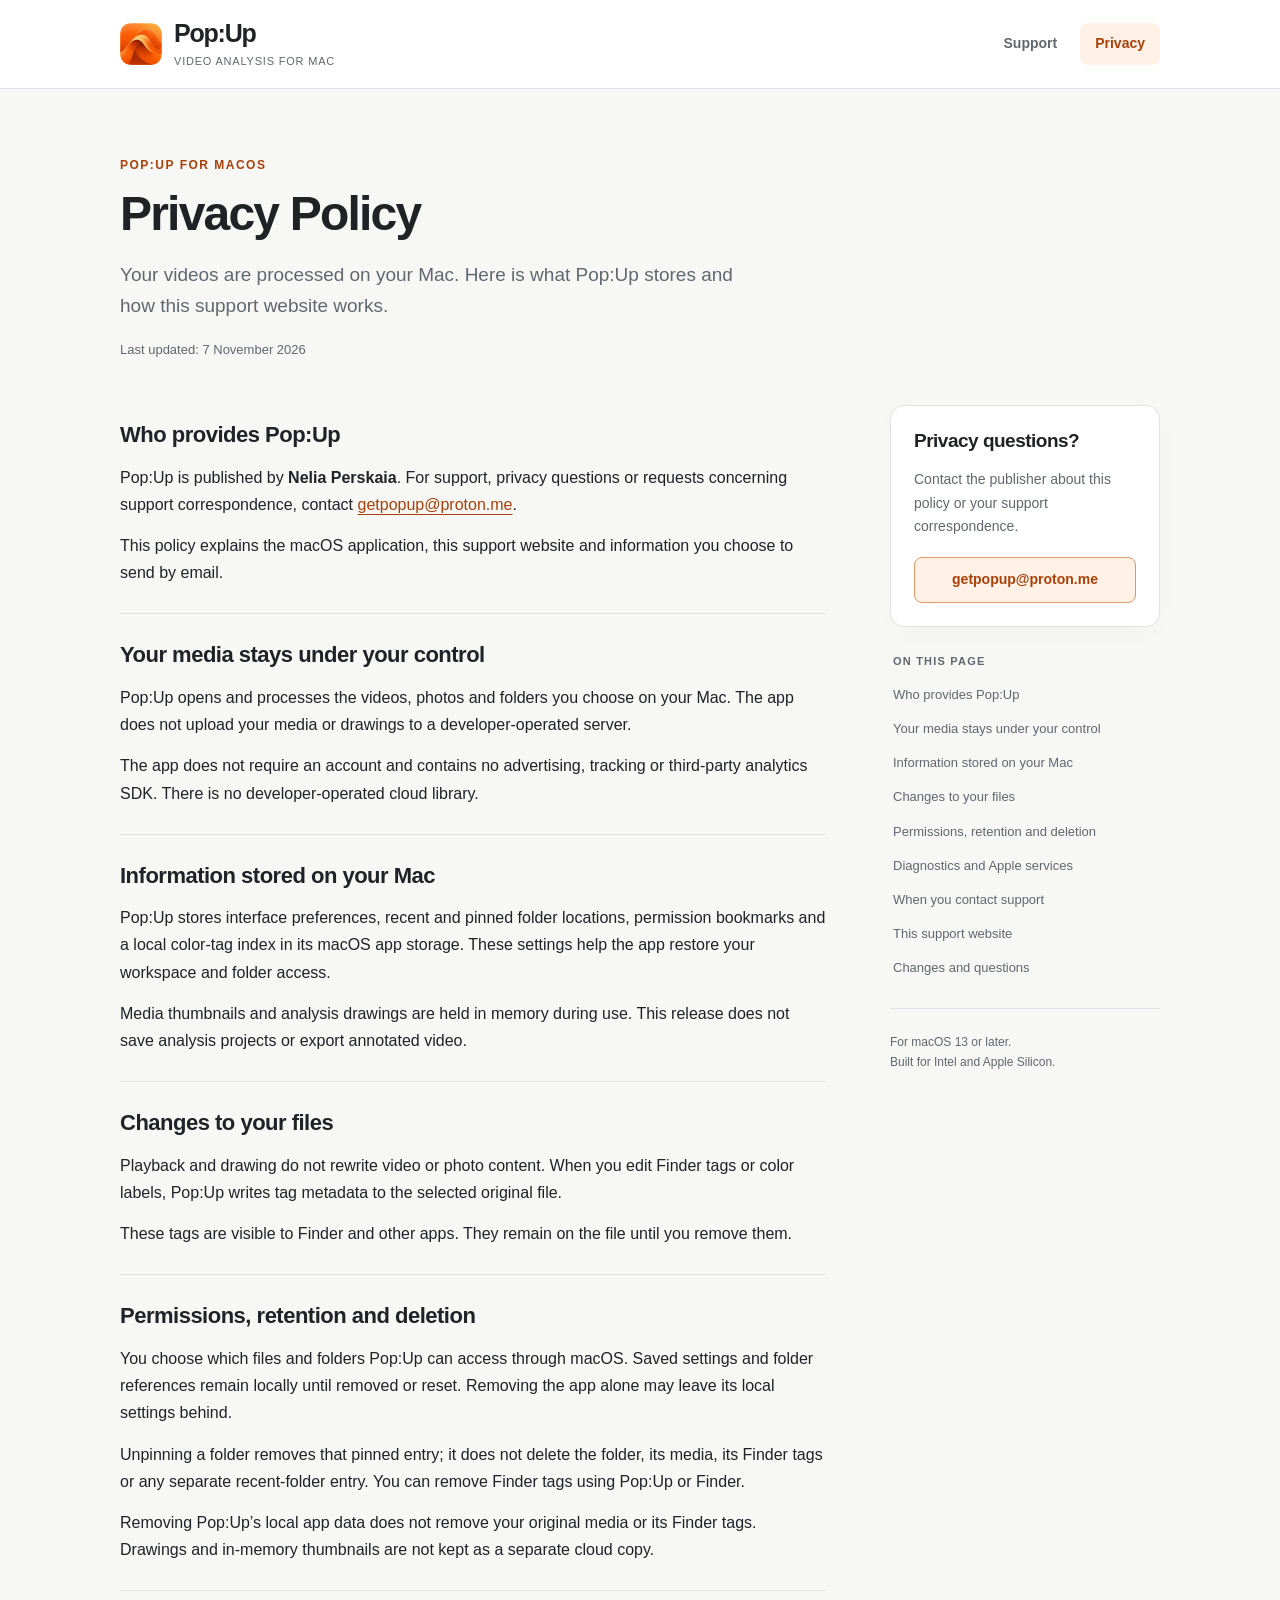
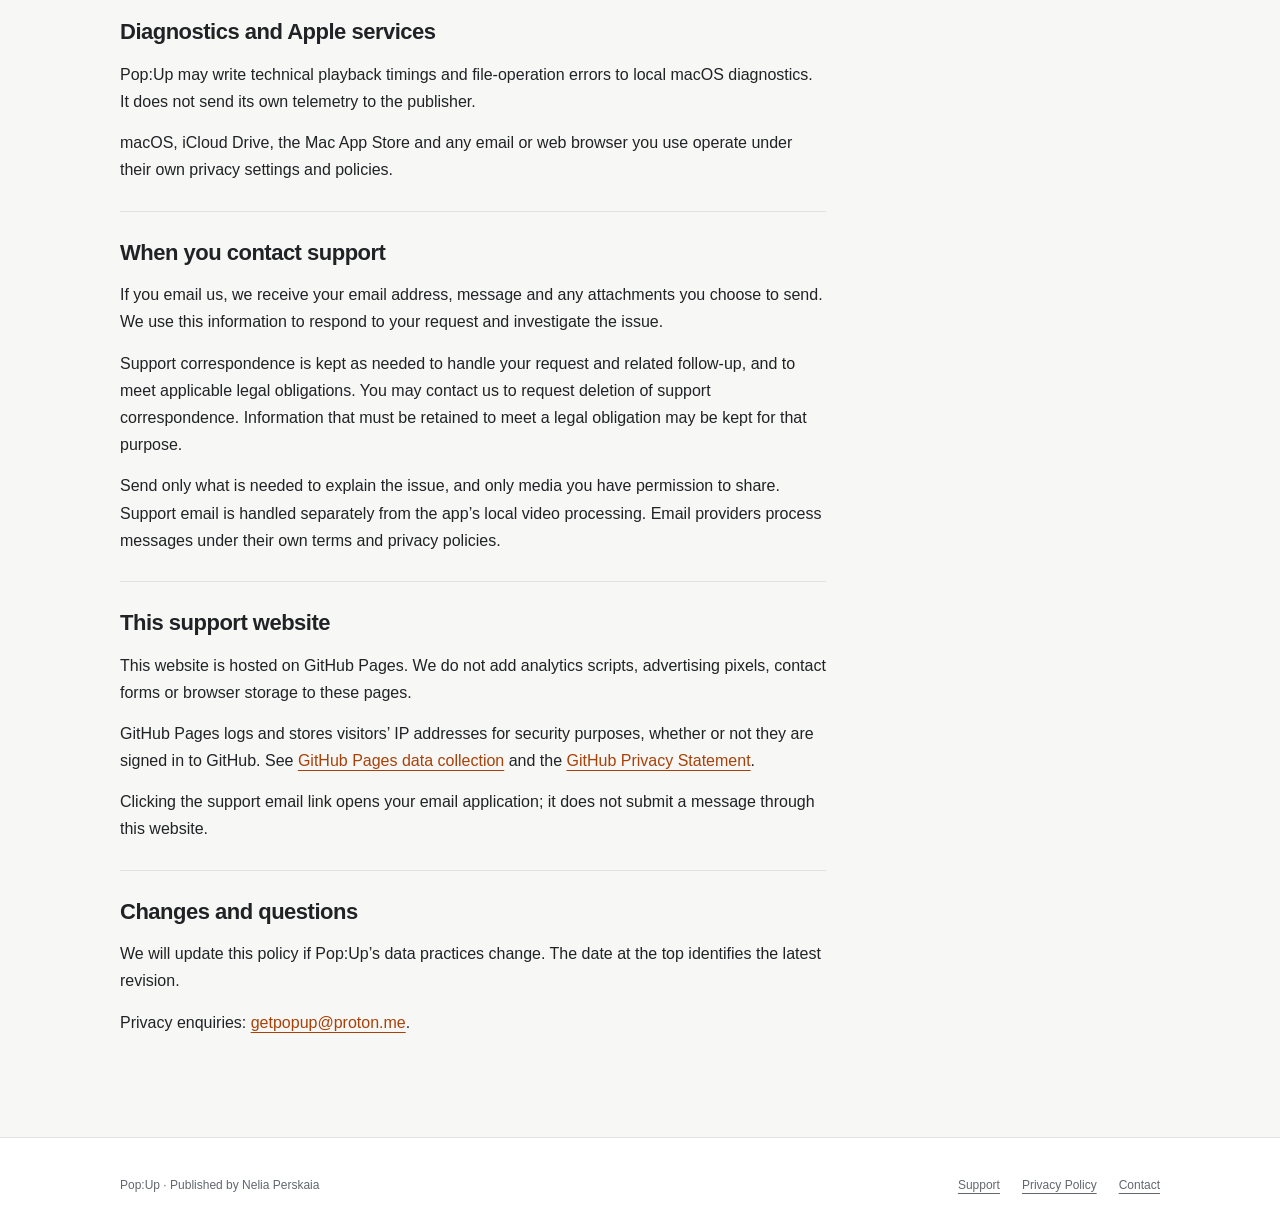
==== privacy.html @ 810bf017 "Add Pop:Up privacy policy" ====
<!doctype html>
<html lang="en">
<head>
  <meta charset="utf-8">
  <meta name="viewport" content="width=device-width, initial-scale=1">
  <title>Privacy Policy · Pop:Up</title>
  <meta name="description" content="Your videos are processed on your Mac. Here is what Pop:Up stores and how this support website works.">
  <meta name="theme-color" content="#f7f7f5">
  <link rel="canonical" href="https://popupteam.github.io/popup/privacy.html">
  <link rel="icon" type="image/png" href="[data-uri]">
  <link rel="stylesheet" href="style.css">
  <meta property="og:title" content="Privacy Policy · Pop:Up">
  <meta property="og:description" content="Your videos are processed on your Mac. Here is what Pop:Up stores and how this support website works.">
  <meta property="og:type" content="website">
  <meta property="og:url" content="https://popupteam.github.io/popup/privacy.html">

</head>
<body>
  <a class="skip" href="#main">Skip to content</a>
  <header><div class="wrap header-inner">
    <a class="brand" href="./" aria-label="Pop:Up support home"><img src="[data-uri]" alt="" width="42" height="42"><span><span class="wordmark">Pop:Up</span><span class="platform">Video analysis for Mac</span></span></a>
    <nav aria-label="Main navigation"><a href="./">Support</a><a href="privacy.html" aria-current="page">Privacy</a></nav>
  </div></header>
  <main id="main" class="wrap">
    <div class="intro"><p class="eyebrow">Pop:Up for macOS</p><h1>Privacy Policy</h1><p class="lead">Your videos are processed on your Mac. Here is what Pop:Up stores and how this support website works.</p><p class="updated">Last updated: <time datetime="2026-11-07">7 November 2026</time></p></div>
    <div class="layout">
      <article aria-label="Privacy Policy"><section id="publisher"><h2>Who provides Pop:Up</h2><p>Pop:Up is published by <strong>Nelia Perskaia</strong>. For support, privacy questions or requests concerning support correspondence, contact <a href="mailto:getpopup@proton.me?subject=Pop%3AUp%20privacy">getpopup@proton.me</a>.</p><p>This policy explains the macOS application, this support website and information you choose to send by email.</p></section>
<section id="local-processing"><h2>Your media stays under your control</h2><p>Pop:Up opens and processes the videos, photos and folders you choose on your Mac. The app does not upload your media or drawings to a developer-operated server.</p><p>The app does not require an account and contains no advertising, tracking or third-party analytics SDK. There is no developer-operated cloud library.</p></section>
<section id="local-storage"><h2>Information stored on your Mac</h2><p>Pop:Up stores interface preferences, recent and pinned folder locations, permission bookmarks and a local color-tag index in its macOS app storage. These settings help the app restore your workspace and folder access.</p><p>Media thumbnails and analysis drawings are held in memory during use. This release does not save analysis projects or export annotated video.</p></section>
<section id="file-metadata"><h2>Changes to your files</h2><p>Playback and drawing do not rewrite video or photo content. When you edit Finder tags or color labels, Pop:Up writes tag metadata to the selected original file.</p><p>These tags are visible to Finder and other apps. They remain on the file until you remove them.</p></section>
<section id="retention"><h2>Permissions, retention and deletion</h2><p>You choose which files and folders Pop:Up can access through macOS. Saved settings and folder references remain locally until removed or reset. Removing the app alone may leave its local settings behind.</p><p>Unpinning a folder removes that pinned entry; it does not delete the folder, its media, its Finder tags or any separate recent-folder entry. You can remove Finder tags using Pop:Up or Finder.</p><p>Removing Pop:Up’s local app data does not remove your original media or its Finder tags. Drawings and in-memory thumbnails are not kept as a separate cloud copy.</p></section>
<section id="diagnostics"><h2>Diagnostics and Apple services</h2><p>Pop:Up may write technical playback timings and file-operation errors to local macOS diagnostics. It does not send its own telemetry to the publisher.</p><p>macOS, iCloud Drive, the Mac App Store and any email or web browser you use operate under their own privacy settings and policies.</p></section>
<section id="support-email"><h2>When you contact support</h2><p>If you email us, we receive your email address, message and any attachments you choose to send. We use this information to respond to your request and investigate the issue.</p><p>Support correspondence is kept as needed to handle your request and related follow-up, and to meet applicable legal obligations. You may contact us to request deletion of support correspondence. Information that must be retained to meet a legal obligation may be kept for that purpose.</p><p>Send only what is needed to explain the issue, and only media you have permission to share. Support email is handled separately from the app’s local video processing. Email providers process messages under their own terms and privacy policies.</p></section>
<section id="website"><h2>This support website</h2><p>This website is hosted on GitHub Pages. We do not add analytics scripts, advertising pixels, contact forms or browser storage to these pages.</p><p>GitHub Pages logs and stores visitors’ IP addresses for security purposes, whether or not they are signed in to GitHub. See <a href="https://docs.github.com/en/pages/getting-started-with-github-pages/what-is-github-pages#data-collection">GitHub Pages data collection</a> and the <a href="https://docs.github.com/en/site-policy/privacy-policies/github-general-privacy-statement">GitHub Privacy Statement</a>.</p><p>Clicking the support email link opens your email application; it does not submit a message through this website.</p></section>
<section id="changes"><h2>Changes and questions</h2><p>We will update this policy if Pop:Up’s data practices change. The date at the top identifies the latest revision.</p><p>Privacy enquiries: <a href="mailto:getpopup@proton.me?subject=Pop%3AUp%20privacy">getpopup@proton.me</a>.</p></section></article>
      <aside class="side" aria-label="Contact and page contents">
        <div class="contact-card"><div><h2>Privacy questions?</h2><p>Contact the publisher about this policy or your support correspondence.</p></div><a class="email-button" href="mailto:getpopup@proton.me?subject=Pop%3AUp%20privacy">getpopup@proton.me</a></div>
        <div class="contents"><h2>On this page</h2><ul><li><a href="#publisher">Who provides Pop:Up</a></li><li><a href="#local-processing">Your media stays under your control</a></li><li><a href="#local-storage">Information stored on your Mac</a></li><li><a href="#file-metadata">Changes to your files</a></li><li><a href="#retention">Permissions, retention and deletion</a></li><li><a href="#diagnostics">Diagnostics and Apple services</a></li><li><a href="#support-email">When you contact support</a></li><li><a href="#website">This support website</a></li><li><a href="#changes">Changes and questions</a></li></ul></div>
        <p class="compatibility">For macOS 13 or later.<br>Built for Intel and Apple Silicon.</p>
      </aside>
    </div>
  </main>
  <footer><div class="wrap footer-inner"><p>Pop:Up · Published by Nelia Perskaia</p><div class="footer-links"><a href="./">Support</a><a href="privacy.html">Privacy Policy</a><a href="mailto:getpopup@proton.me">Contact</a></div></div></footer>
</body>
</html>
---- style.css ----
:root{color-scheme:light;--bg:#f7f7f5;--paper:#fff;--ink:#202226;--muted:#62676e;--line:#e0e2e3;--accent:#a84109;--soft:#fff1e6;--focus:#135fc1;font-family:-apple-system,BlinkMacSystemFont,"Segoe UI",sans-serif}
*{box-sizing:border-box}
html{scroll-behavior:smooth;scroll-padding-top:110px}
body{margin:0;background:var(--bg);color:var(--ink);font-size:16px;line-height:1.7;-webkit-font-smoothing:antialiased}
a{color:var(--accent);text-underline-offset:4px}
a:hover{text-decoration-thickness:2px}
a:focus-visible,summary:focus-visible{outline:3px solid var(--focus);outline-offset:5px;border-radius:3px}
.skip{position:fixed;left:20px;top:-70px;background:var(--paper);padding:10px 16px;z-index:20}
.skip:focus{top:12px}
.wrap{width:min(1040px,calc(100% - 48px));margin-inline:auto}
header{background:var(--paper);border-bottom:1px solid var(--line)}
.header-inner{min-height:88px;display:flex;align-items:center;justify-content:space-between;gap:24px}
.brand{display:flex;align-items:center;gap:12px;text-decoration:none;color:var(--ink)}
.brand img{width:42px;height:42px;border-radius:11px}
.wordmark{font-weight:750;letter-spacing:-1.2px;font-size:25px;line-height:1.1}
.platform{display:block;margin-top:5px;font-size:11px;line-height:1.2;letter-spacing:.8px;color:var(--muted);text-transform:uppercase}
nav{display:flex;align-items:center;gap:8px}
nav a{padding:9px 15px;color:var(--muted);font-size:14px;font-weight:600;text-decoration:none;border-radius:8px}
nav a:hover{background:var(--bg);color:var(--ink)}
nav a[aria-current=page]{background:var(--soft);color:var(--accent)}
.intro{padding:66px 0 34px;max-width:730px}
.eyebrow{margin:0 0 12px;color:var(--accent);font-size:12px;letter-spacing:1.5px;text-transform:uppercase;font-weight:700}
h1{font-size:clamp(34px,5vw,48px);line-height:1.12;letter-spacing:-1.8px;margin:0 0 19px;font-weight:750}
.lead{font-size:19px;line-height:1.6;color:var(--muted);margin:0;max-width:640px}
.updated{color:var(--muted);font-size:13px;margin:18px 0 0}
.layout{display:grid;grid-template-columns:minmax(0,1fr) 270px;gap:64px;align-items:start;padding:10px 0 74px}
article{min-width:0}
section{padding:27px 0;border-bottom:1px solid var(--line);scroll-margin-top:25px}
section:first-child{padding-top:16px}
section:last-child{border-bottom:0}
h2{font-size:22px;line-height:1.3;letter-spacing:-.5px;margin:0 0 14px}
h3{font-size:16px;line-height:1.5;margin:24px 0 6px}
p{margin:0 0 14px}
p:last-child{margin-bottom:0}
ul,ol{padding-left:23px;margin:12px 0 17px}
li{padding-left:3px;margin-bottom:8px}
strong{font-weight:650}
.notice{padding:15px 18px;border-left:3px solid #ef873d;background:var(--soft);border-radius:0 8px 8px 0;font-size:14px}
.side{position:sticky;top:28px}
.contact-card{padding:23px;background:var(--paper);border:1px solid var(--line);border-radius:14px;box-shadow:0 6px 24px #18213105}
.contact-card h2{font-size:19px}
.contact-card p{font-size:14px;color:var(--muted)}
.email-button{display:block;text-align:center;margin:18px 0 0;border:1px solid #de9863;border-radius:8px;padding:10px 8px;background:var(--soft);font-size:14px;font-weight:650;text-decoration:none;color:var(--accent)}
.contents{margin-top:27px;padding:0 3px}
.contents h2{font-size:11px;letter-spacing:1.2px;text-transform:uppercase;color:var(--muted);margin-bottom:10px}
.contents ul{list-style:none;padding:0;margin:0}
.contents li{padding:0;margin:0}
.contents a{display:block;padding:6px 0;font-size:13px;color:var(--muted);text-decoration:none}
.contents a:hover{color:var(--accent);text-decoration:underline}
.compatibility{font-size:12px;color:var(--muted);padding-top:23px;border-top:1px solid var(--line);margin-top:23px}
footer{border-top:1px solid var(--line);background:var(--paper)}
.footer-inner{min-height:94px;display:flex;align-items:center;justify-content:space-between;gap:20px;font-size:12px;color:var(--muted)}
.footer-inner p{margin:0}
.footer-links{display:flex;gap:22px;flex-wrap:wrap}
.footer-links a{color:var(--muted)}
@media(max-width:780px){.layout{grid-template-columns:1fr;gap:20px;padding-bottom:42px}.side{position:static;grid-row:1}.contents,.compatibility{display:none}.contact-card{display:flex;align-items:center;justify-content:space-between;gap:18px;padding:18px 20px}.contact-card h2{margin:0 0 3px;font-size:17px}.contact-card p{margin:0;max-width:330px;font-size:13px}.email-button{margin:0;min-width:185px;padding:10px 13px}.intro{padding:42px 0 28px}.layout{padding-top:0}section{padding:24px 0}}
@media(max-width:480px){.wrap{width:calc(100% - 36px)}.header-inner{min-height:79px;gap:10px}.brand{gap:9px}.brand img{width:35px;height:35px;border-radius:9px}.wordmark{font-size:23px}.platform{font-size:9px}nav{gap:0}nav a{padding:9px 10px;font-size:13px}.intro{padding-top:36px}.lead{font-size:17px}.contact-card{display:block}.email-button{margin-top:14px}.footer-inner{align-items:flex-start;flex-direction:column;justify-content:center;padding:23px 0;gap:12px}h1{letter-spacing:-1.2px}}
@media(prefers-reduced-motion:reduce){html{scroll-behavior:auto}}
@media(prefers-color-scheme:dark){:root{color-scheme:dark;--bg:#131619;--paper:#1a1e22;--ink:#edf0f2;--muted:#a7afb7;--line:#343b41;--accent:#ffb16b;--soft:#30251b;--focus:#82b8ff}.notice{border-left-color:#d77f37}.email-button{border-color:#8a5e36}}
@media print{header,.side,.skip{display:none}.wrap{width:100%;max-width:none}.layout{display:block;padding-bottom:0}.intro{padding:0 0 20px}:root{--bg:#fff;--paper:#fff;--ink:#111;--muted:#444;--line:#bbb;--accent:#111;--soft:#fff}body{font-size:11pt}h1{font-size:26pt}h2{font-size:15pt}section{break-inside:avoid}footer{margin-top:20px}.footer-inner{min-height:0;padding-top:12px}.footer-links{display:none}}
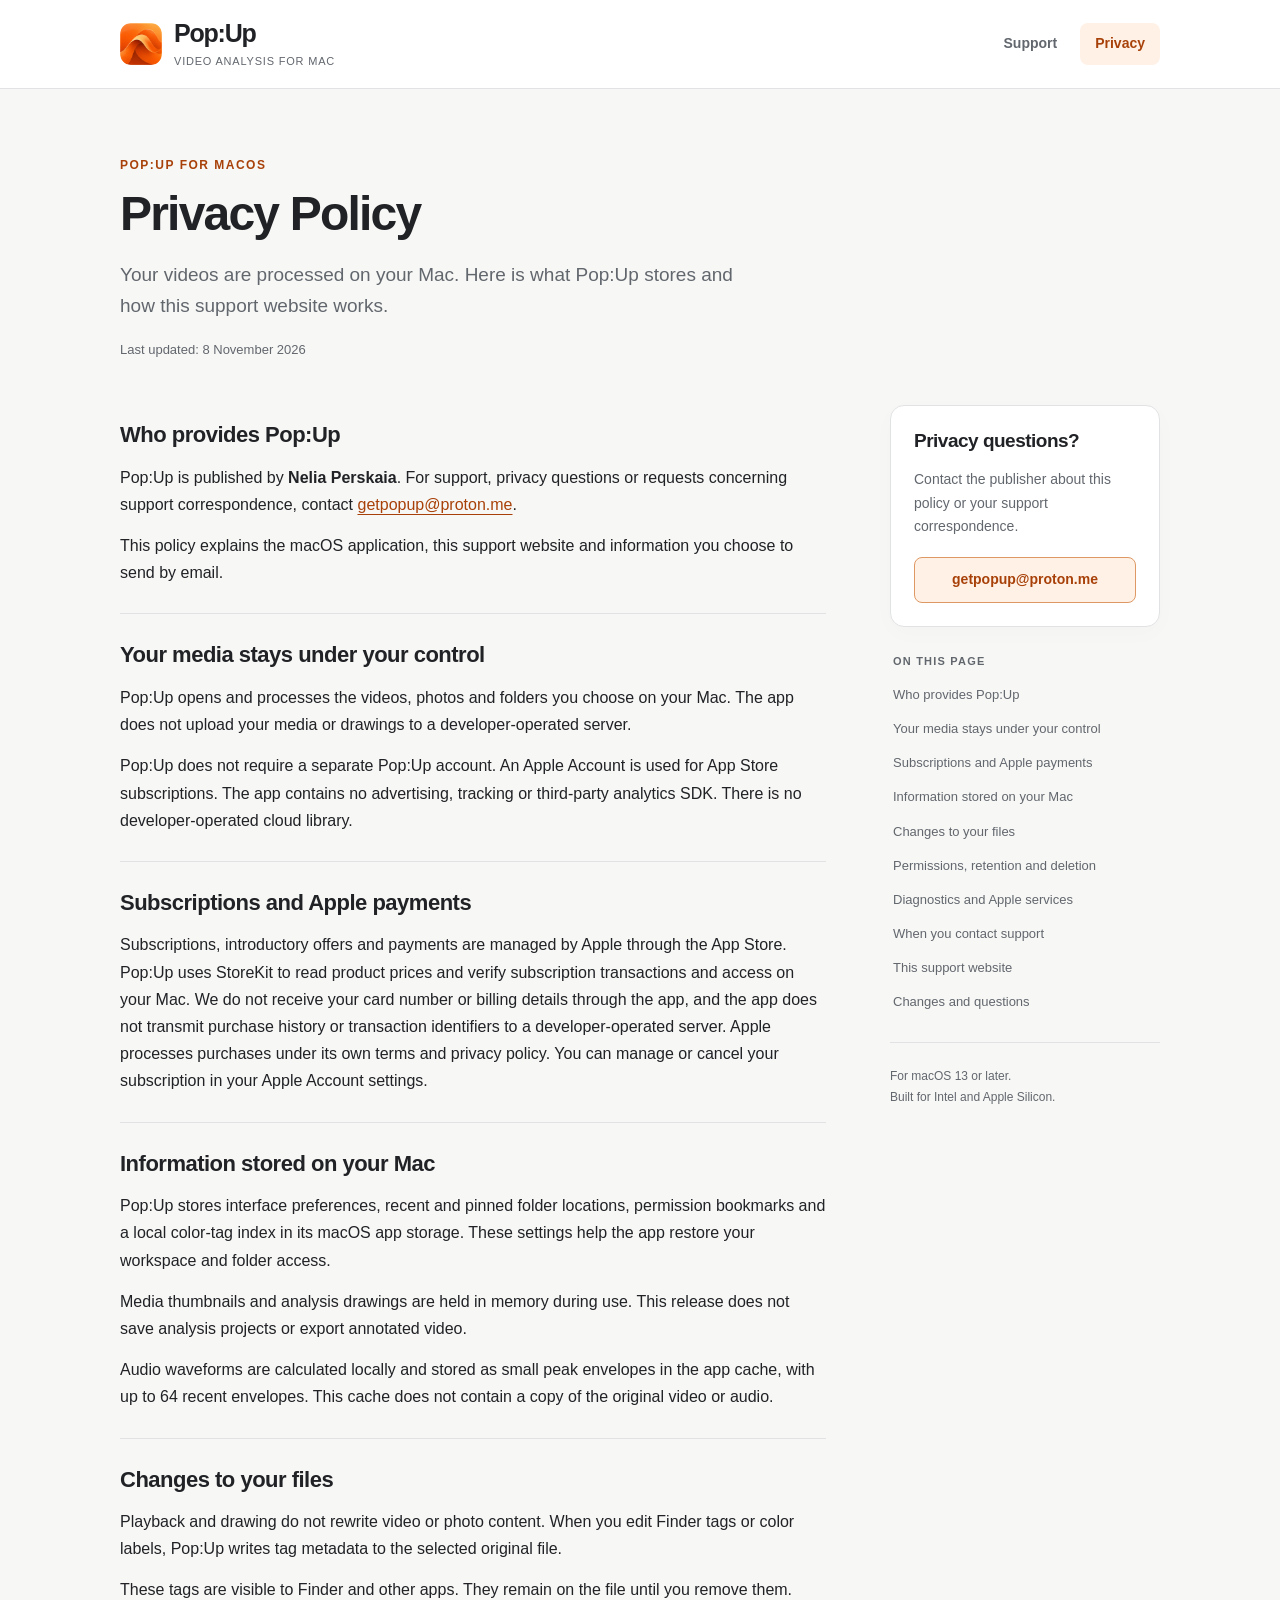
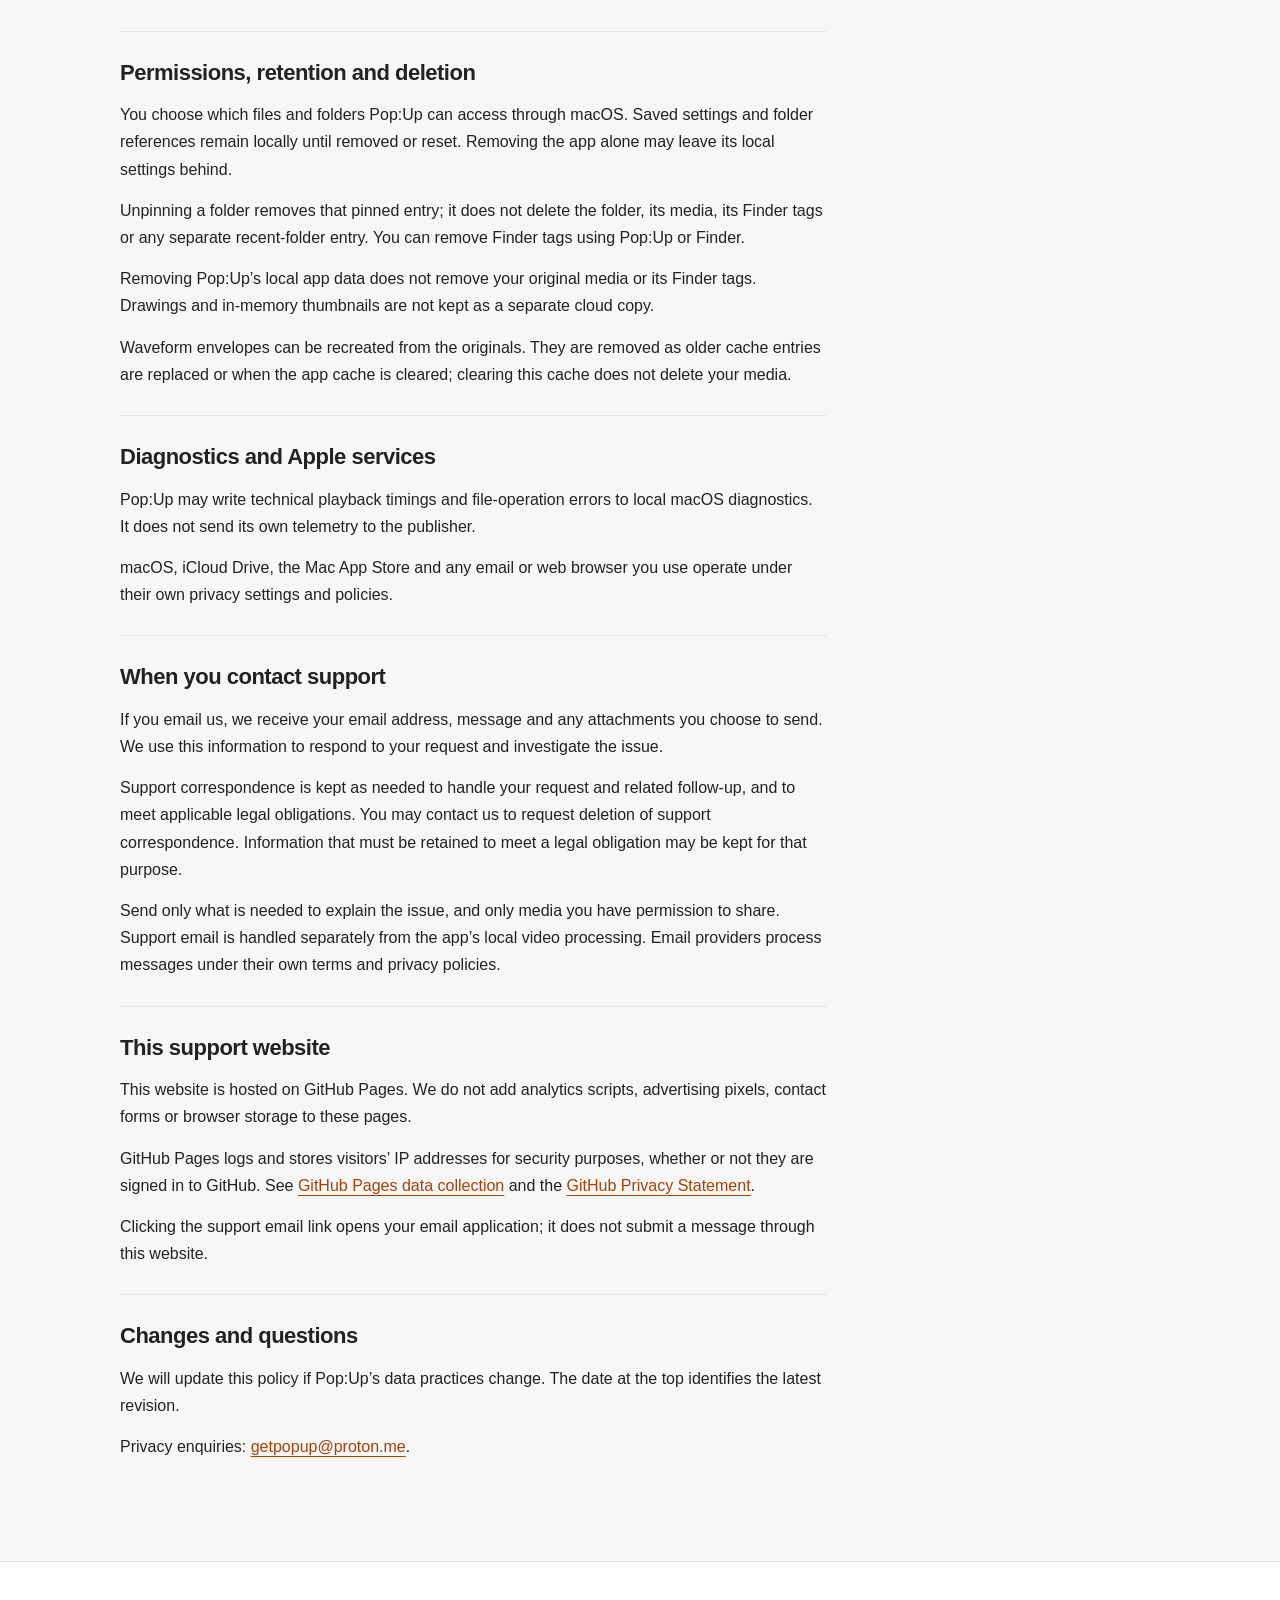
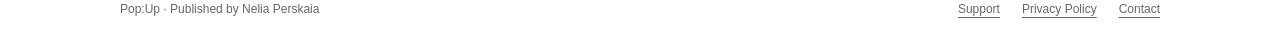
==== commit 230c3115: "Update privacy policy for subscriptions and local waveform cache" ====
--- a/privacy.html
+++ b/privacy.html
@@ -22,20 +22,22 @@
     <nav aria-label="Main navigation"><a href="./">Support</a><a href="privacy.html" aria-current="page">Privacy</a></nav>
   </div></header>
   <main id="main" class="wrap">
-    <div class="intro"><p class="eyebrow">Pop:Up for macOS</p><h1>Privacy Policy</h1><p class="lead">Your videos are processed on your Mac. Here is what Pop:Up stores and how this support website works.</p><p class="updated">Last updated: <time datetime="2026-11-07">7 November 2026</time></p></div>
+    <div class="intro"><p class="eyebrow">Pop:Up for macOS</p><h1>Privacy Policy</h1><p class="lead">Your videos are processed on your Mac. Here is what Pop:Up stores and how this support website works.</p><p class="updated">Last updated: <time datetime="2026-11-08">8 November 2026</time></p></div>
     <div class="layout">
       <article aria-label="Privacy Policy"><section id="publisher"><h2>Who provides Pop:Up</h2><p>Pop:Up is published by <strong>Nelia Perskaia</strong>. For support, privacy questions or requests concerning support correspondence, contact <a href="mailto:getpopup@proton.me?subject=Pop%3AUp%20privacy">getpopup@proton.me</a>.</p><p>This policy explains the macOS application, this support website and information you choose to send by email.</p></section>
-<section id="local-processing"><h2>Your media stays under your control</h2><p>Pop:Up opens and processes the videos, photos and folders you choose on your Mac. The app does not upload your media or drawings to a developer-operated server.</p><p>The app does not require an account and contains no advertising, tracking or third-party analytics SDK. There is no developer-operated cloud library.</p></section>
-<section id="local-storage"><h2>Information stored on your Mac</h2><p>Pop:Up stores interface preferences, recent and pinned folder locations, permission bookmarks and a local color-tag index in its macOS app storage. These settings help the app restore your workspace and folder access.</p><p>Media thumbnails and analysis drawings are held in memory during use. This release does not save analysis projects or export annotated video.</p></section>
+<section id="local-processing"><h2>Your media stays under your control</h2><p>Pop:Up opens and processes the videos, photos and folders you choose on your Mac. The app does not upload your media or drawings to a developer-operated server.</p><p>Pop:Up does not require a separate Pop:Up account. An Apple Account is used for App Store subscriptions. The app contains no advertising, tracking or third-party analytics SDK. There is no developer-operated cloud library.</p></section>
+<section id="subscriptions"><h2>Subscriptions and Apple payments</h2><p>Subscriptions, introductory offers and payments are managed by Apple through the App Store. Pop:Up uses StoreKit to read product prices and verify subscription transactions and access on your Mac. We do not receive your card number or billing details through the app, and the app does not transmit purchase history or transaction identifiers to a developer-operated server. Apple processes purchases under its own terms and privacy policy. You can manage or cancel your subscription in your Apple Account settings.</p></section>
+<section id="local-storage"><h2>Information stored on your Mac</h2><p>Pop:Up stores interface preferences, recent and pinned folder locations, permission bookmarks and a local color-tag index in its macOS app storage. These settings help the app restore your workspace and folder access.</p><p>Media thumbnails and analysis drawings are held in memory during use. This release does not save analysis projects or export annotated video.</p><p>Audio waveforms are calculated locally and stored as small peak envelopes in the app cache, with up to 64 recent envelopes. This cache does not contain a copy of the original video or audio.</p></section>
 <section id="file-metadata"><h2>Changes to your files</h2><p>Playback and drawing do not rewrite video or photo content. When you edit Finder tags or color labels, Pop:Up writes tag metadata to the selected original file.</p><p>These tags are visible to Finder and other apps. They remain on the file until you remove them.</p></section>
-<section id="retention"><h2>Permissions, retention and deletion</h2><p>You choose which files and folders Pop:Up can access through macOS. Saved settings and folder references remain locally until removed or reset. Removing the app alone may leave its local settings behind.</p><p>Unpinning a folder removes that pinned entry; it does not delete the folder, its media, its Finder tags or any separate recent-folder entry. You can remove Finder tags using Pop:Up or Finder.</p><p>Removing Pop:Up’s local app data does not remove your original media or its Finder tags. Drawings and in-memory thumbnails are not kept as a separate cloud copy.</p></section>
+<section id="retention"><h2>Permissions, retention and deletion</h2><p>You choose which files and folders Pop:Up can access through macOS. Saved settings and folder references remain locally until removed or reset. Removing the app alone may leave its local settings behind.</p><p>Unpinning a folder removes that pinned entry; it does not delete the folder, its media, its Finder tags or any separate recent-folder entry. You can remove Finder tags using Pop:Up or Finder.</p><p>Removing Pop:Up’s local app data does not remove your original media or its Finder tags. Drawings and in-memory thumbnails are not kept as a separate cloud copy.</p><p>Waveform envelopes can be recreated from the originals. They are removed as older cache entries are replaced or when the app cache is cleared; clearing this cache does not delete your media.</p></section>
 <section id="diagnostics"><h2>Diagnostics and Apple services</h2><p>Pop:Up may write technical playback timings and file-operation errors to local macOS diagnostics. It does not send its own telemetry to the publisher.</p><p>macOS, iCloud Drive, the Mac App Store and any email or web browser you use operate under their own privacy settings and policies.</p></section>
 <section id="support-email"><h2>When you contact support</h2><p>If you email us, we receive your email address, message and any attachments you choose to send. We use this information to respond to your request and investigate the issue.</p><p>Support correspondence is kept as needed to handle your request and related follow-up, and to meet applicable legal obligations. You may contact us to request deletion of support correspondence. Information that must be retained to meet a legal obligation may be kept for that purpose.</p><p>Send only what is needed to explain the issue, and only media you have permission to share. Support email is handled separately from the app’s local video processing. Email providers process messages under their own terms and privacy policies.</p></section>
 <section id="website"><h2>This support website</h2><p>This website is hosted on GitHub Pages. We do not add analytics scripts, advertising pixels, contact forms or browser storage to these pages.</p><p>GitHub Pages logs and stores visitors’ IP addresses for security purposes, whether or not they are signed in to GitHub. See <a href="https://docs.github.com/en/pages/getting-started-with-github-pages/what-is-github-pages#data-collection">GitHub Pages data collection</a> and the <a href="https://docs.github.com/en/site-policy/privacy-policies/github-general-privacy-statement">GitHub Privacy Statement</a>.</p><p>Clicking the support email link opens your email application; it does not submit a message through this website.</p></section>
 <section id="changes"><h2>Changes and questions</h2><p>We will update this policy if Pop:Up’s data practices change. The date at the top identifies the latest revision.</p><p>Privacy enquiries: <a href="mailto:getpopup@proton.me?subject=Pop%3AUp%20privacy">getpopup@proton.me</a>.</p></section></article>
       <aside class="side" aria-label="Contact and page contents">
         <div class="contact-card"><div><h2>Privacy questions?</h2><p>Contact the publisher about this policy or your support correspondence.</p></div><a class="email-button" href="mailto:getpopup@proton.me?subject=Pop%3AUp%20privacy">getpopup@proton.me</a></div>
-        <div class="contents"><h2>On this page</h2><ul><li><a href="#publisher">Who provides Pop:Up</a></li><li><a href="#local-processing">Your media stays under your control</a></li><li><a href="#local-storage">Information stored on your Mac</a></li><li><a href="#file-metadata">Changes to your files</a></li><li><a href="#retention">Permissions, retention and deletion</a></li><li><a href="#diagnostics">Diagnostics and Apple services</a></li><li><a href="#support-email">When you contact support</a></li><li><a href="#website">This support website</a></li><li><a href="#changes">Changes and questions</a></li></ul></div>
+        <div class="contents"><h2>On this page</h2><ul><li><a href="#publisher">Who provides Pop:Up</a></li><li><a href="#local-processing">Your media stays under your control</a></li><li><a href="#subscriptions">Subscriptions and Apple payments</a></li>
+<li><a href="#local-storage">Information stored on your Mac</a></li><li><a href="#file-metadata">Changes to your files</a></li><li><a href="#retention">Permissions, retention and deletion</a></li><li><a href="#diagnostics">Diagnostics and Apple services</a></li><li><a href="#support-email">When you contact support</a></li><li><a href="#website">This support website</a></li><li><a href="#changes">Changes and questions</a></li></ul></div>
         <p class="compatibility">For macOS 13 or later.<br>Built for Intel and Apple Silicon.</p>
       </aside>
     </div>
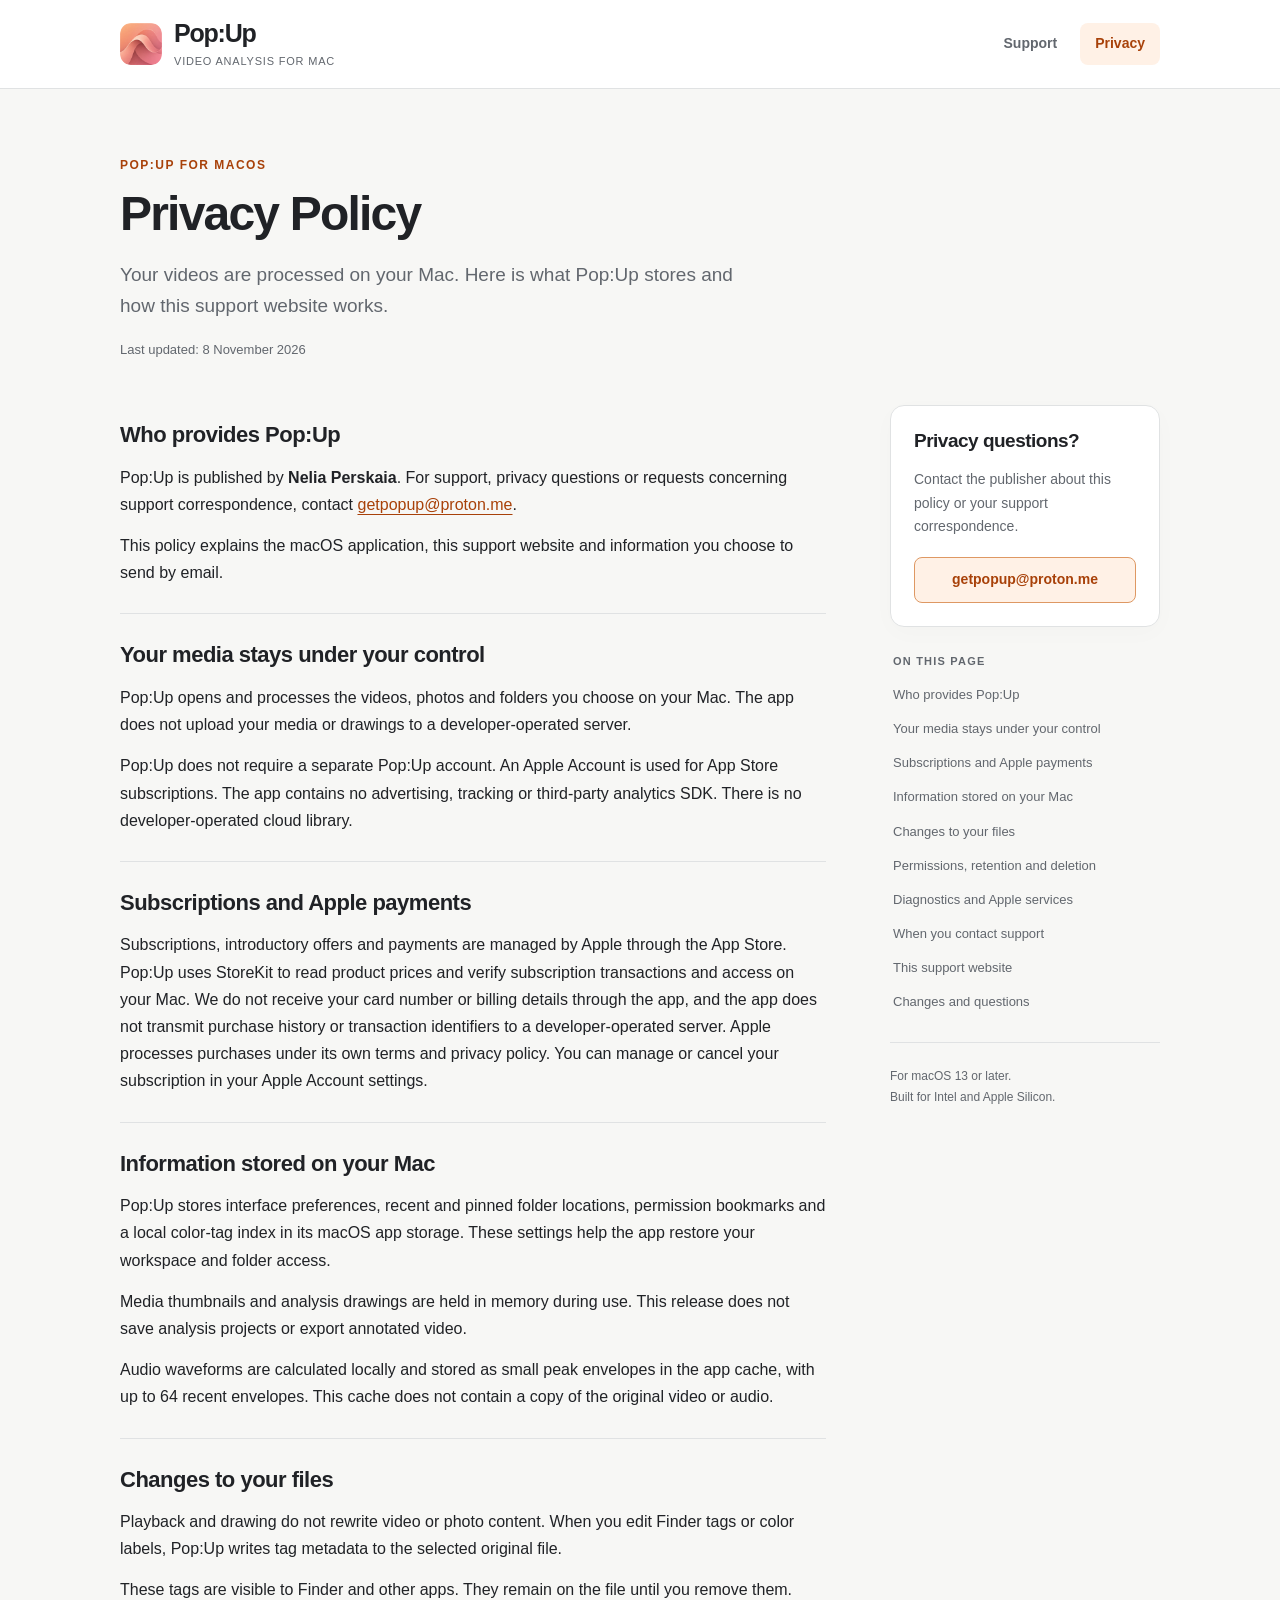
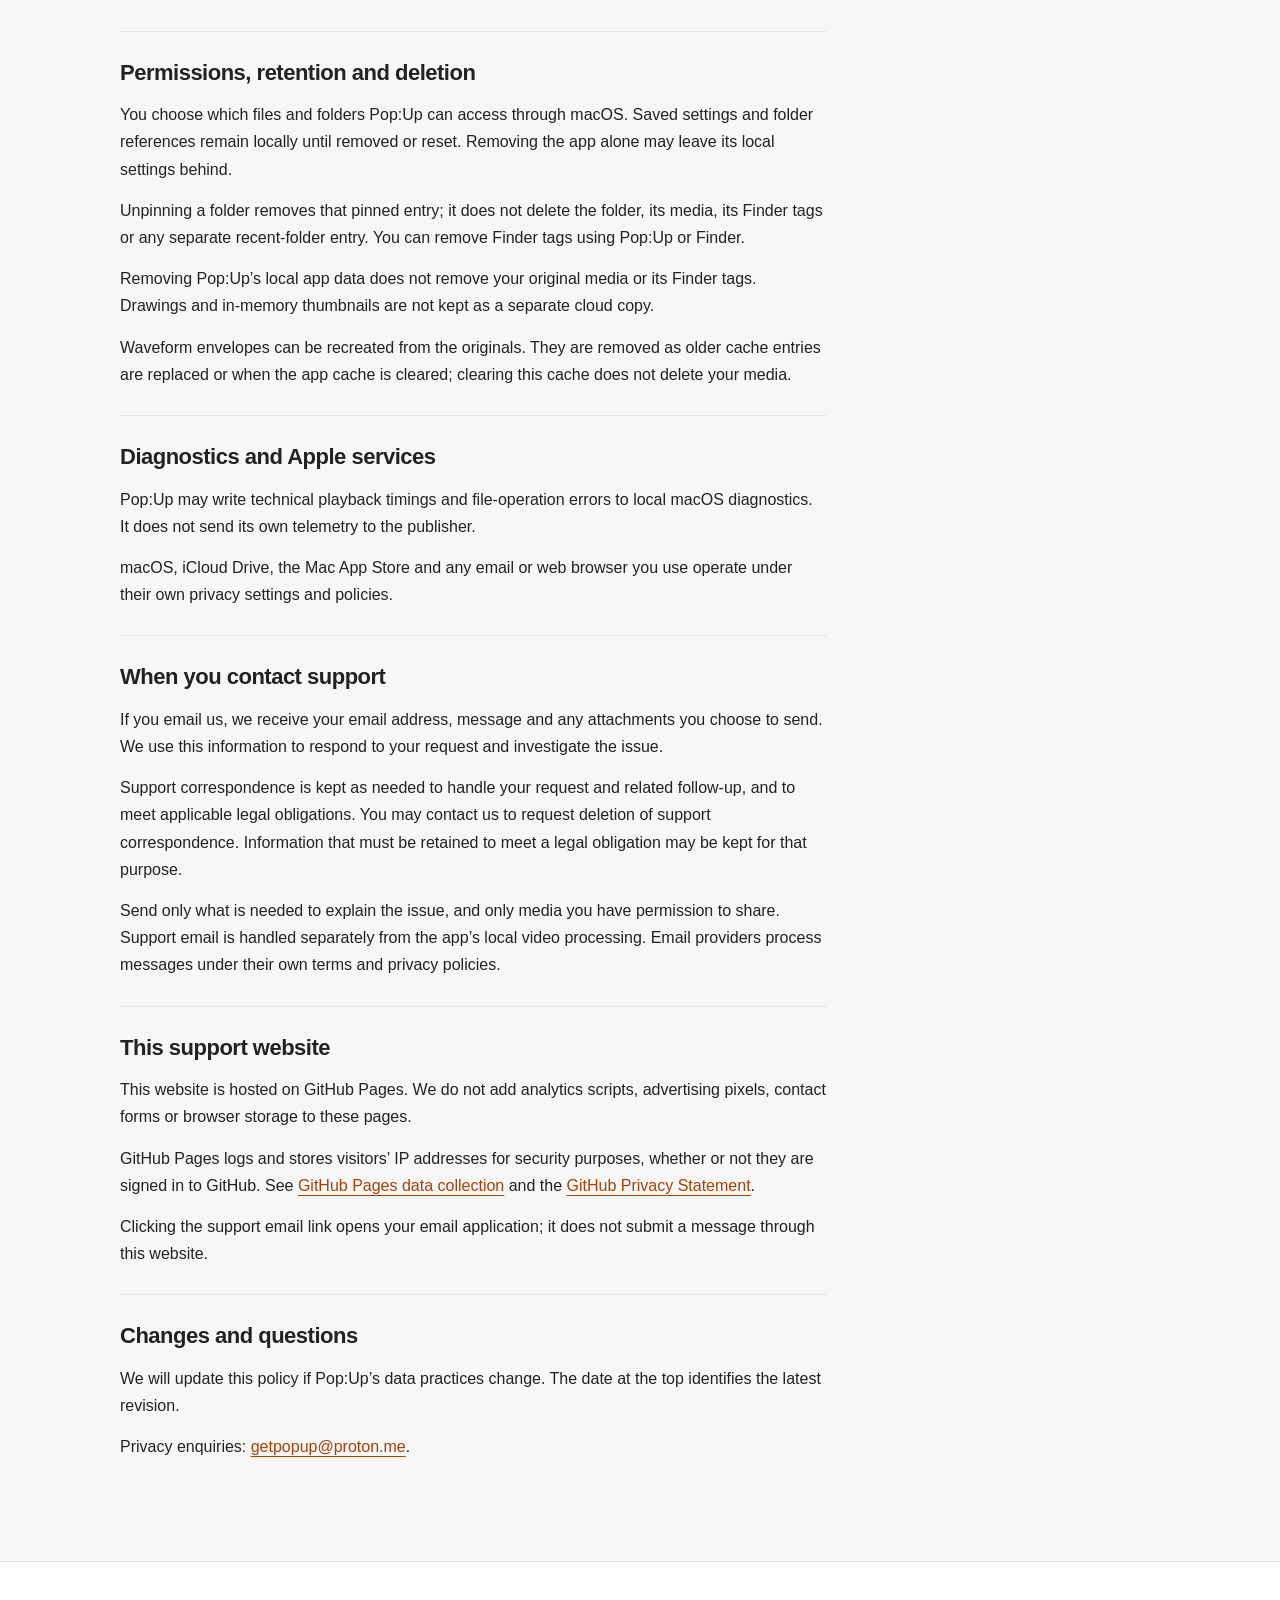
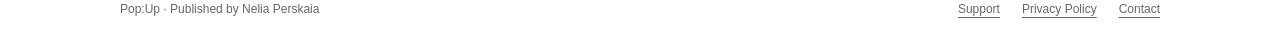
==== commit 004b2fc3: "Apply approved Apricot-Rose Pop:Up icon" ====
--- a/privacy.html
+++ b/privacy.html
@@ -7,7 +7,7 @@
   <meta name="description" content="Your videos are processed on your Mac. Here is what Pop:Up stores and how this support website works.">
   <meta name="theme-color" content="#f7f7f5">
   <link rel="canonical" href="https://popupteam.github.io/popup/privacy.html">
-  <link rel="icon" type="image/png" href="[data-uri]">
+  <link rel="icon" type="image/png" href="[data-uri]">
   <link rel="stylesheet" href="style.css">
   <meta property="og:title" content="Privacy Policy · Pop:Up">
   <meta property="og:description" content="Your videos are processed on your Mac. Here is what Pop:Up stores and how this support website works.">
@@ -18,7 +18,7 @@
 <body>
   <a class="skip" href="#main">Skip to content</a>
   <header><div class="wrap header-inner">
-    <a class="brand" href="./" aria-label="Pop:Up support home"><img src="[data-uri]